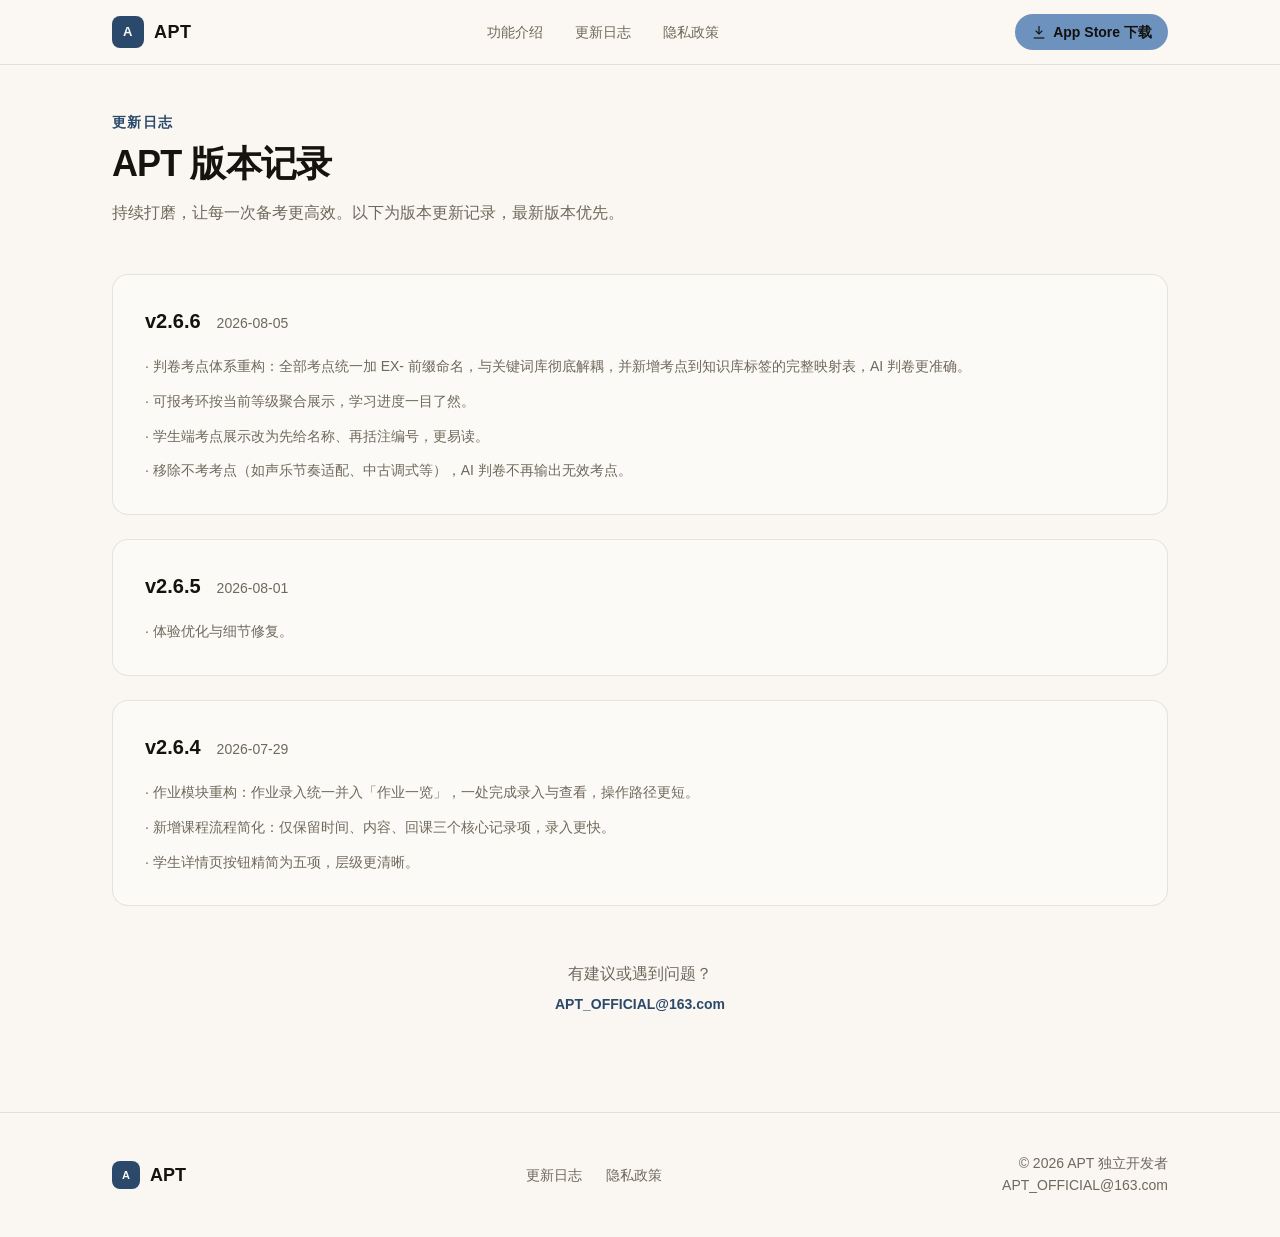
==== changelog.html @ 61ef6a0a "feat: 上线 APT 产品展示官网 v1.0 - 整体替换旧版简单页面为完整产品官网 - 三页：index.html / changelog.html / privacy.html - 真实 Ap" ====
<!DOCTYPE html>
<html lang="zh-CN">
<head>
  <meta charset="UTF-8">
  <meta name="viewport" content="width=device-width, initial-scale=1.0">

  <!-- ============ SEO ============ -->
  <title>更新日志 · APT — 英皇乐理考试学生管理系统</title>
  <meta name="description" content="APT 版本更新记录：了解最新功能、改进与修复。">
  <meta name="robots" content="index, follow">
  <link rel="canonical" href="https://jiushiwoshawn.github.io/changelog.html">

  <!-- ============ Open Graph ============ -->
  <meta property="og:type" content="website">
  <meta property="og:site_name" content="APT">
  <meta property="og:title" content="更新日志 · APT">
  <meta property="og:description" content="APT 版本更新记录。">
  <meta property="og:url" content="https://jiushiwoshawn.github.io/changelog.html">
  <meta property="og:image" content="https://jiushiwoshawn.github.io/assets/og-cover.png">
  <meta property="og:locale" content="zh_CN">

  <meta name="theme-color" content="#13110D">

  <!-- ============ 样式与图标 ============ -->
  <link rel="stylesheet" href="css/tailwind.css">
  <!-- TODO: 替换为真实 favicon -->
  <link rel="icon" type="image/svg+xml" href="assets/favicon.svg">
</head>

<body class="antialiased">

<!-- 顶部滚动进度条 -->
<div class="scroll-progress fixed top-0 left-0 h-[2px] w-0 z-[60] bg-accent" aria-hidden="true"></div>

<!-- ============ 全局导航（子页面默认直接进入滚动态主题色） ============ -->
<header class="site-nav fixed top-0 left-0 right-0 z-50 is-scrolled">
  <nav class="max-w-site mx-auto flex items-center justify-between px-5 sm:px-8 h-16" aria-label="主导航">
    <a href="index.html" class="flex items-center gap-2.5 font-bold text-lg tracking-wide nav-text">
      <span class="w-8 h-8 rounded-lg bg-accent flex items-center justify-center text-[13px] font-bold text-page">A</span>
      APT
    </a>

    <ul class="hidden md:flex items-center gap-8">
      <li><a href="index.html#features" class="nav-link nav-link-hero">功能介绍</a></li>
      <li><a href="changelog.html" class="nav-link nav-link-hero" aria-current="page">更新日志</a></li>
      <li><a href="privacy.html" class="nav-link nav-link-hero">隐私政策</a></li>
    </ul>

    <div class="flex items-center gap-2 sm:gap-3">
      <!-- TODO: 替换 #appstore 为 App Store 真实链接 -->
      <a href="#appstore" class="btn btn-hero-primary h-9 px-3 sm:px-4 text-sm gap-1.5" rel="noopener" aria-label="App Store 下载">
        <svg viewBox="0 0 24 24" fill="none" stroke="currentColor" stroke-width="1.8" class="w-4 h-4" aria-hidden="true"><path d="M12 3v12"/><path d="M7 10l5 5 5-5"/><path d="M4 21h16"/></svg>
        <span class="hidden sm:inline">App Store 下载</span>
      </a>
      <button class="nav-burger md:hidden p-2 nav-text" aria-label="打开菜单" aria-expanded="false">
        <svg viewBox="0 0 24 24" fill="none" stroke="currentColor" stroke-width="1.6" class="w-6 h-6" aria-hidden="true"><path d="M4 7h16"/><path d="M4 12h16"/><path d="M4 17h16"/></svg>
      </button>
    </div>
  </nav>
</header>

<!-- 移动端抽屉 -->
<div class="nav-drawer-mask fixed inset-0 bg-black/50 z-[55] opacity-0 pointer-events-none transition-opacity duration-300" aria-hidden="true"></div>
<div class="nav-drawer fixed top-0 right-0 h-full w-[280px] z-[56] bg-surface shadow-2xl translate-x-full transition-transform duration-300 md:hidden p-6 pt-20">
  <ul class="flex flex-col gap-6">
    <li><a href="index.html#features" class="text-lg font-medium text-ink">功能介绍</a></li>
    <li><a href="changelog.html" class="text-lg font-medium text-ink">更新日志</a></li>
    <li><a href="privacy.html" class="text-lg font-medium text-ink">隐私政策</a></li>
  </ul>
  <!-- TODO: 替换 #appstore 为 App Store 真实链接 -->
  <a href="#appstore" class="btn btn-primary w-full h-11 mt-8" rel="noopener">App Store 下载</a>
</div>

<main class="pt-28 pb-24">
  <div class="max-w-site mx-auto px-5 sm:px-8">

    <!-- 页头 -->
    <header class="reveal max-w-2xl">
      <p class="text-sm font-semibold tracking-widest text-accent">更新日志</p>
      <h1 class="mt-3 text-3xl sm:text-4xl font-bold tracking-tight">APT 版本记录</h1>
      <p class="mt-4 text-muted leading-relaxed">持续打磨，让每一次备考更高效。以下为版本更新记录，最新版本优先。</p>
    </header>

    <!-- ============================================================
         版本记录列表
         ------------------------------------------------------------
         【如何更新本页面】
         每次发布新版本后，在列表最上方（v2.6.6 之前）插入一个新的
         <article> 版本块，复制下方模板并替换内容即可：

         <article class="card reveal p-8">
           <div class="flex flex-wrap items-baseline gap-x-4 gap-y-1">
             <h2 class="text-xl font-bold">v2.6.7</h2>
             <time class="text-sm text-muted">2026-08-20</time>
           </div>
           <ul class="mt-5 space-y-3 text-sm text-muted leading-relaxed">
             <li>· 新增：……</li>
             <li>· 改进：……</li>
             <li>· 修复：……</li>
           </ul>
         </article>
         ============================================================ -->

    <div class="mt-12 space-y-6">

      <!-- v2.6.6 -->
      <article class="card reveal p-8">
        <div class="flex flex-wrap items-baseline gap-x-4 gap-y-1">
          <h2 class="text-xl font-bold">v2.6.6</h2>
          <time class="text-sm text-muted">2026-08-05</time>
        </div>
        <ul class="mt-5 space-y-3 text-sm text-muted leading-relaxed">
          <li>· 判卷考点体系重构：全部考点统一加 EX- 前缀命名，与关键词库彻底解耦，并新增考点到知识库标签的完整映射表，AI 判卷更准确。</li>
          <li>· 可报考环按当前等级聚合展示，学习进度一目了然。</li>
          <li>· 学生端考点展示改为先给名称、再括注编号，更易读。</li>
          <li>· 移除不考考点（如声乐节奏适配、中古调式等），AI 判卷不再输出无效考点。</li>
        </ul>
      </article>

      <!-- v2.6.5 -->
      <article class="card reveal p-8">
        <div class="flex flex-wrap items-baseline gap-x-4 gap-y-1">
          <h2 class="text-xl font-bold">v2.6.5</h2>
          <time class="text-sm text-muted">2026-08-01</time>
        </div>
        <ul class="mt-5 space-y-3 text-sm text-muted leading-relaxed">
          <li>· 体验优化与细节修复。</li>
        </ul>
      </article>

      <!-- v2.6.4 -->
      <article class="card reveal p-8">
        <div class="flex flex-wrap items-baseline gap-x-4 gap-y-1">
          <h2 class="text-xl font-bold">v2.6.4</h2>
          <time class="text-sm text-muted">2026-07-29</time>
        </div>
        <ul class="mt-5 space-y-3 text-sm text-muted leading-relaxed">
          <li>· 作业模块重构：作业录入统一并入「作业一览」，一处完成录入与查看，操作路径更短。</li>
          <li>· 新增课程流程简化：仅保留时间、内容、回课三个核心记录项，录入更快。</li>
          <li>· 学生详情页按钮精简为五项，层级更清晰。</li>
        </ul>
      </article>

      <!-- 早期版本占位（如需补充更早历史，复制上方模板在此追加） -->
      <!-- <article class="card reveal p-8">…更早版本…</article> -->

    </div>

    <!-- 反馈入口 -->
    <div class="reveal mt-14 text-center">
      <p class="text-muted">有建议或遇到问题？</p>
      <a href="mailto:APT_OFFICIAL@163.com" class="mt-2 inline-block text-sm font-semibold text-accent hover:underline">APT_OFFICIAL@163.com</a>
    </div>

  </div>
</main>

<!-- ============ 页脚 ============ -->
<footer class="border-t border-line py-10">
  <div class="max-w-site mx-auto px-5 sm:px-8 flex flex-col sm:flex-row items-center justify-between gap-5">
    <div class="flex items-center gap-2.5 font-bold text-lg">
      <span class="w-7 h-7 rounded-lg bg-accent flex items-center justify-center text-[11px] font-bold text-page">A</span>
      APT
    </div>
    <ul class="flex items-center gap-6 text-sm">
      <li><a href="changelog.html" class="nav-link">更新日志</a></li>
      <li><a href="privacy.html" class="nav-link">隐私政策</a></li>
    </ul>
    <div class="text-center sm:text-right">
      <p class="text-sm text-muted">© <span data-year>2026</span> APT 独立开发者</p>
      <a href="mailto:APT_OFFICIAL@163.com" class="text-sm text-muted hover:text-accent transition-colors">APT_OFFICIAL@163.com</a>
    </div>
  </div>
</footer>

<script src="js/main.js"></script>
</body>
</html>
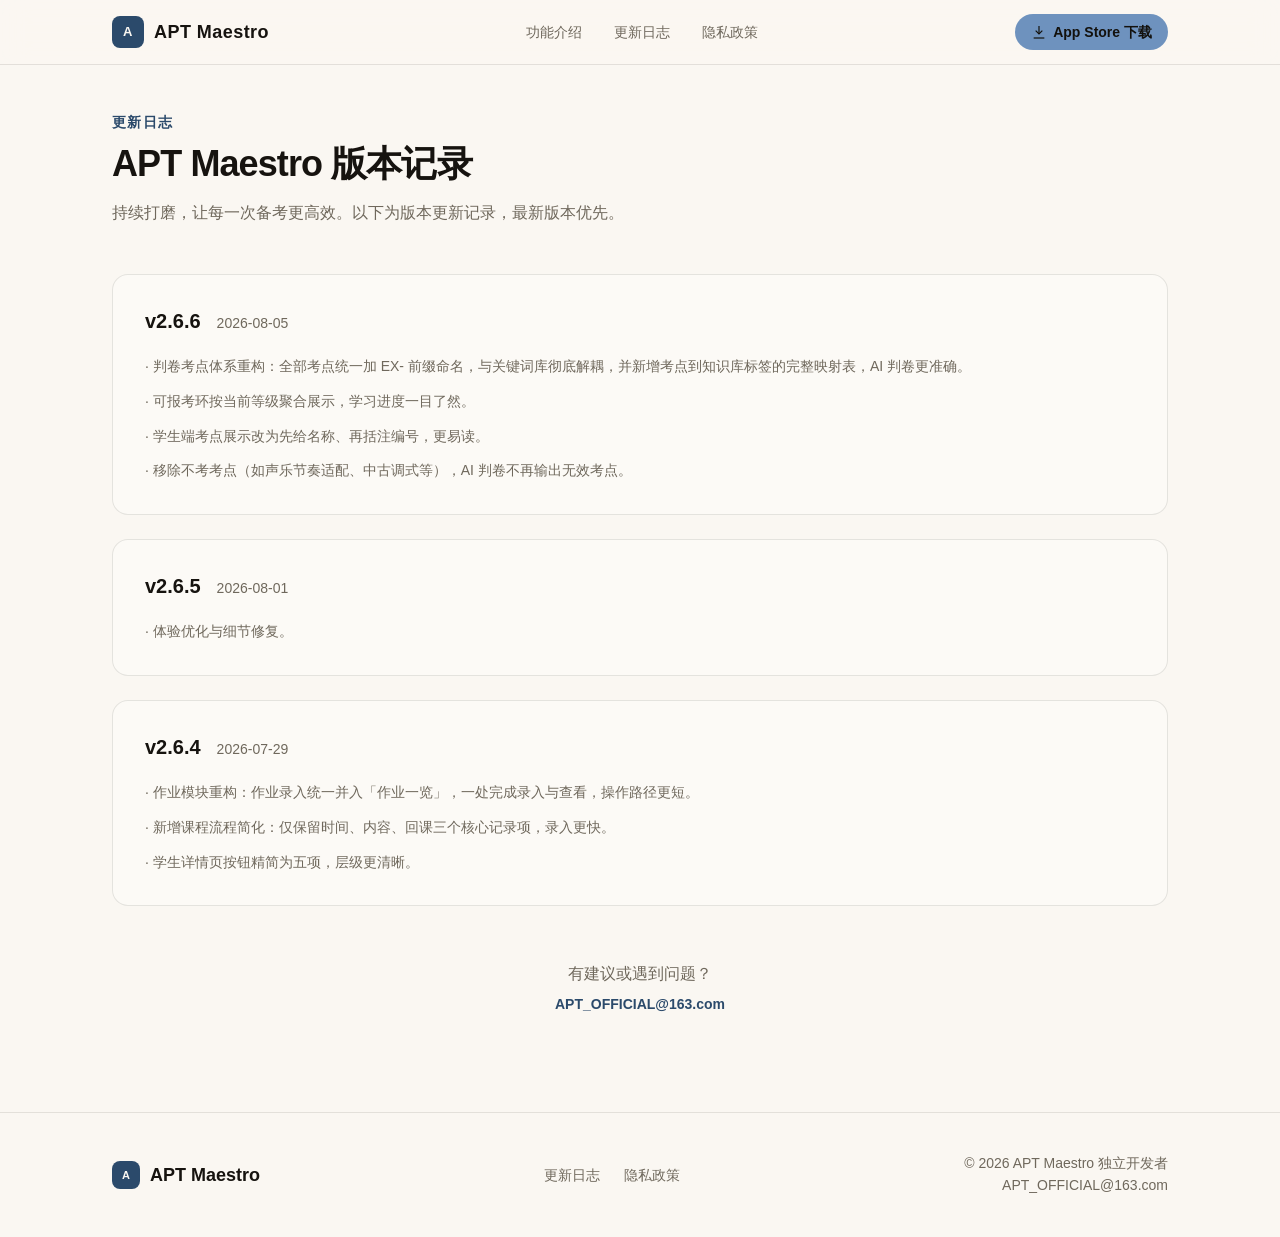
==== commit 2809d702: "品牌名统一为 APT Maestro（上架商店名）" ====
--- a/changelog.html
+++ b/changelog.html
@@ -5,16 +5,16 @@
   <meta name="viewport" content="width=device-width, initial-scale=1.0">
 
   <!-- ============ SEO ============ -->
-  <title>更新日志 · APT — 英皇乐理考试学生管理系统</title>
-  <meta name="description" content="APT 版本更新记录：了解最新功能、改进与修复。">
+  <title>更新日志 · APT Maestro — 英皇乐理考试学生管理系统</title>
+  <meta name="description" content="APT Maestro 版本更新记录：了解最新功能、改进与修复。">
   <meta name="robots" content="index, follow">
   <link rel="canonical" href="https://jiushiwoshawn.github.io/changelog.html">
 
   <!-- ============ Open Graph ============ -->
   <meta property="og:type" content="website">
-  <meta property="og:site_name" content="APT">
-  <meta property="og:title" content="更新日志 · APT">
-  <meta property="og:description" content="APT 版本更新记录。">
+  <meta property="og:site_name" content="APT Maestro">
+  <meta property="og:title" content="更新日志 · APT Maestro">
+  <meta property="og:description" content="APT Maestro 版本更新记录。">
   <meta property="og:url" content="https://jiushiwoshawn.github.io/changelog.html">
   <meta property="og:image" content="https://jiushiwoshawn.github.io/assets/og-cover.png">
   <meta property="og:locale" content="zh_CN">
@@ -23,8 +23,10 @@
 
   <!-- ============ 样式与图标 ============ -->
   <link rel="stylesheet" href="css/tailwind.css">
-  <!-- TODO: 替换为真实 favicon -->
+  <!-- Favicon：SVG 自适应深浅模式，ICO/PNG 作为回退 -->
   <link rel="icon" type="image/svg+xml" href="assets/favicon.svg">
+  <link rel="alternate icon" type="image/x-icon" href="assets/favicon.ico">
+  <link rel="apple-touch-icon" href="assets/apple-touch-icon.png">
 </head>
 
 <body class="antialiased">
@@ -37,7 +39,7 @@
   <nav class="max-w-site mx-auto flex items-center justify-between px-5 sm:px-8 h-16" aria-label="主导航">
     <a href="index.html" class="flex items-center gap-2.5 font-bold text-lg tracking-wide nav-text">
       <span class="w-8 h-8 rounded-lg bg-accent flex items-center justify-center text-[13px] font-bold text-page">A</span>
-      APT
+      APT Maestro
     </a>
 
     <ul class="hidden md:flex items-center gap-8">
@@ -77,7 +79,7 @@
     <!-- 页头 -->
     <header class="reveal max-w-2xl">
       <p class="text-sm font-semibold tracking-widest text-accent">更新日志</p>
-      <h1 class="mt-3 text-3xl sm:text-4xl font-bold tracking-tight">APT 版本记录</h1>
+      <h1 class="mt-3 text-3xl sm:text-4xl font-bold tracking-tight">APT Maestro 版本记录</h1>
       <p class="mt-4 text-muted leading-relaxed">持续打磨，让每一次备考更高效。以下为版本更新记录，最新版本优先。</p>
     </header>
 
@@ -160,19 +162,24 @@
   <div class="max-w-site mx-auto px-5 sm:px-8 flex flex-col sm:flex-row items-center justify-between gap-5">
     <div class="flex items-center gap-2.5 font-bold text-lg">
       <span class="w-7 h-7 rounded-lg bg-accent flex items-center justify-center text-[11px] font-bold text-page">A</span>
-      APT
+      APT Maestro
     </div>
     <ul class="flex items-center gap-6 text-sm">
       <li><a href="changelog.html" class="nav-link">更新日志</a></li>
       <li><a href="privacy.html" class="nav-link">隐私政策</a></li>
     </ul>
     <div class="text-center sm:text-right">
-      <p class="text-sm text-muted">© <span data-year>2026</span> APT 独立开发者</p>
+      <p class="text-sm text-muted">© <span data-year>2026</span> APT Maestro 独立开发者</p>
       <a href="mailto:APT_OFFICIAL@163.com" class="text-sm text-muted hover:text-accent transition-colors">APT_OFFICIAL@163.com</a>
     </div>
   </div>
 </footer>
 
+<!-- 回到顶部按钮 -->
+<button class="scroll-top" aria-label="回到顶部" type="button">
+  <svg viewBox="0 0 24 24" fill="none" stroke="currentColor" stroke-width="2" class="w-5 h-5" aria-hidden="true"><path d="M12 19V5"/><path d="M5 12l7-7 7 7"/></svg>
+</button>
+
 <script src="js/main.js"></script>
 </body>
 </html>
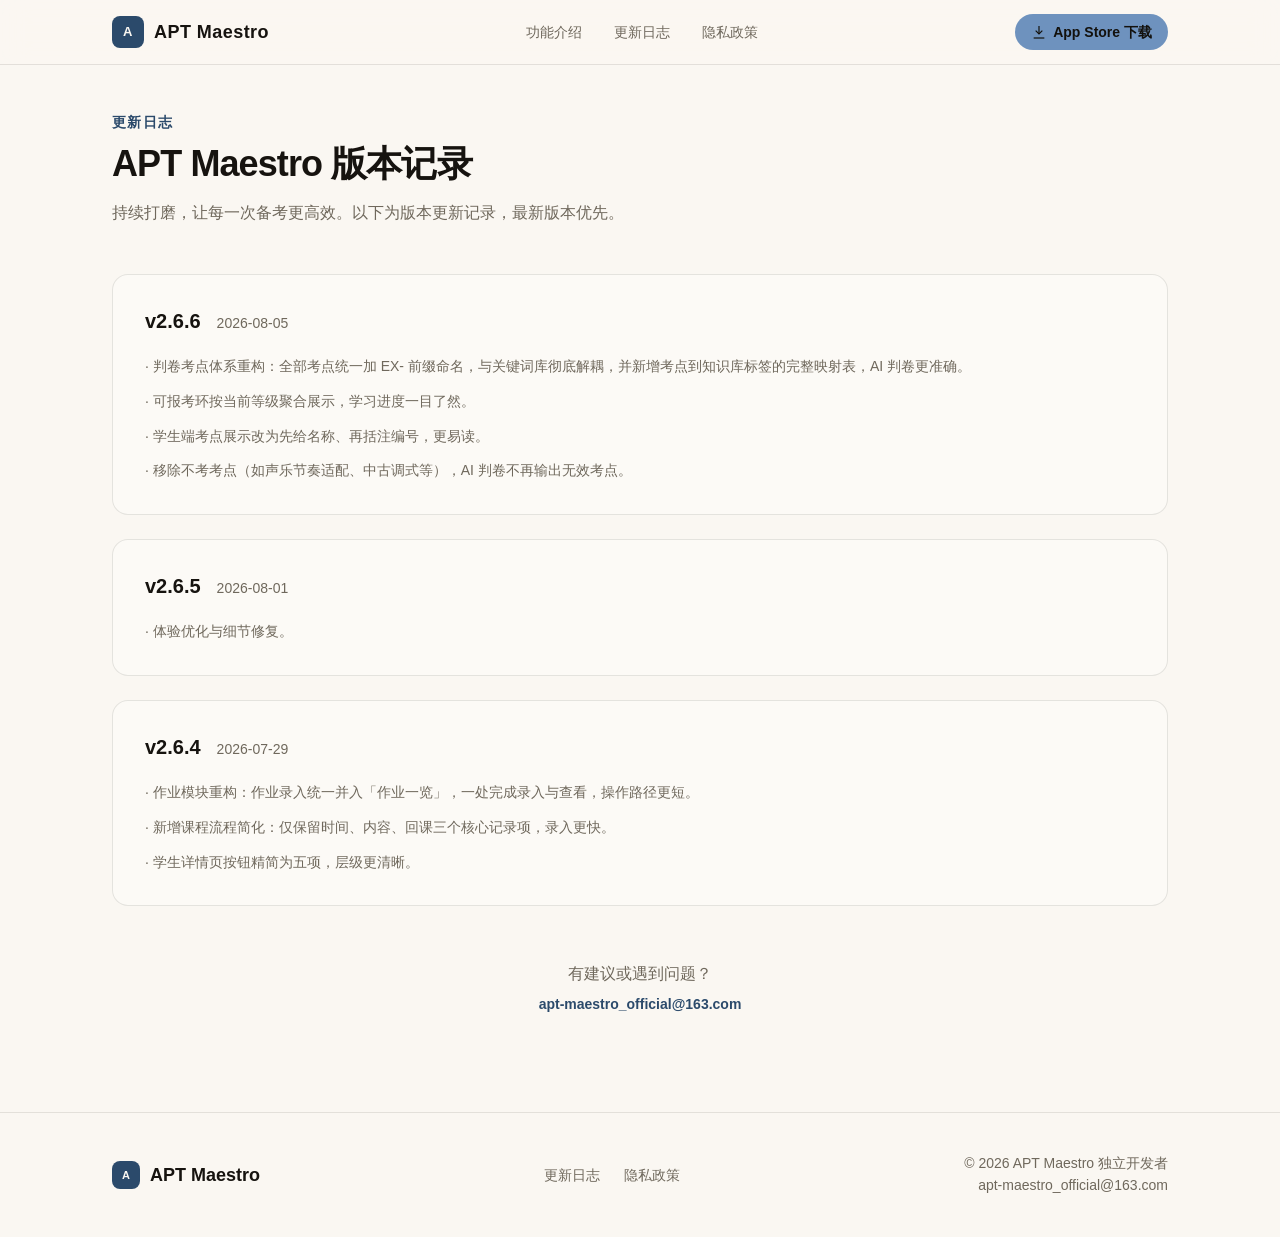
==== commit d1528450: "联系邮箱更新为 apt-maestro_official@163.com" ====
--- a/changelog.html
+++ b/changelog.html
@@ -151,7 +151,7 @@
     <!-- 反馈入口 -->
     <div class="reveal mt-14 text-center">
       <p class="text-muted">有建议或遇到问题？</p>
-      <a href="mailto:APT_OFFICIAL@163.com" class="mt-2 inline-block text-sm font-semibold text-accent hover:underline">APT_OFFICIAL@163.com</a>
+      <a href="mailto:apt-maestro_official@163.com" class="mt-2 inline-block text-sm font-semibold text-accent hover:underline">apt-maestro_official@163.com</a>
     </div>
 
   </div>
@@ -170,7 +170,7 @@
     </ul>
     <div class="text-center sm:text-right">
       <p class="text-sm text-muted">© <span data-year>2026</span> APT Maestro 独立开发者</p>
-      <a href="mailto:APT_OFFICIAL@163.com" class="text-sm text-muted hover:text-accent transition-colors">APT_OFFICIAL@163.com</a>
+      <a href="mailto:apt-maestro_official@163.com" class="text-sm text-muted hover:text-accent transition-colors">apt-maestro_official@163.com</a>
     </div>
   </div>
 </footer>
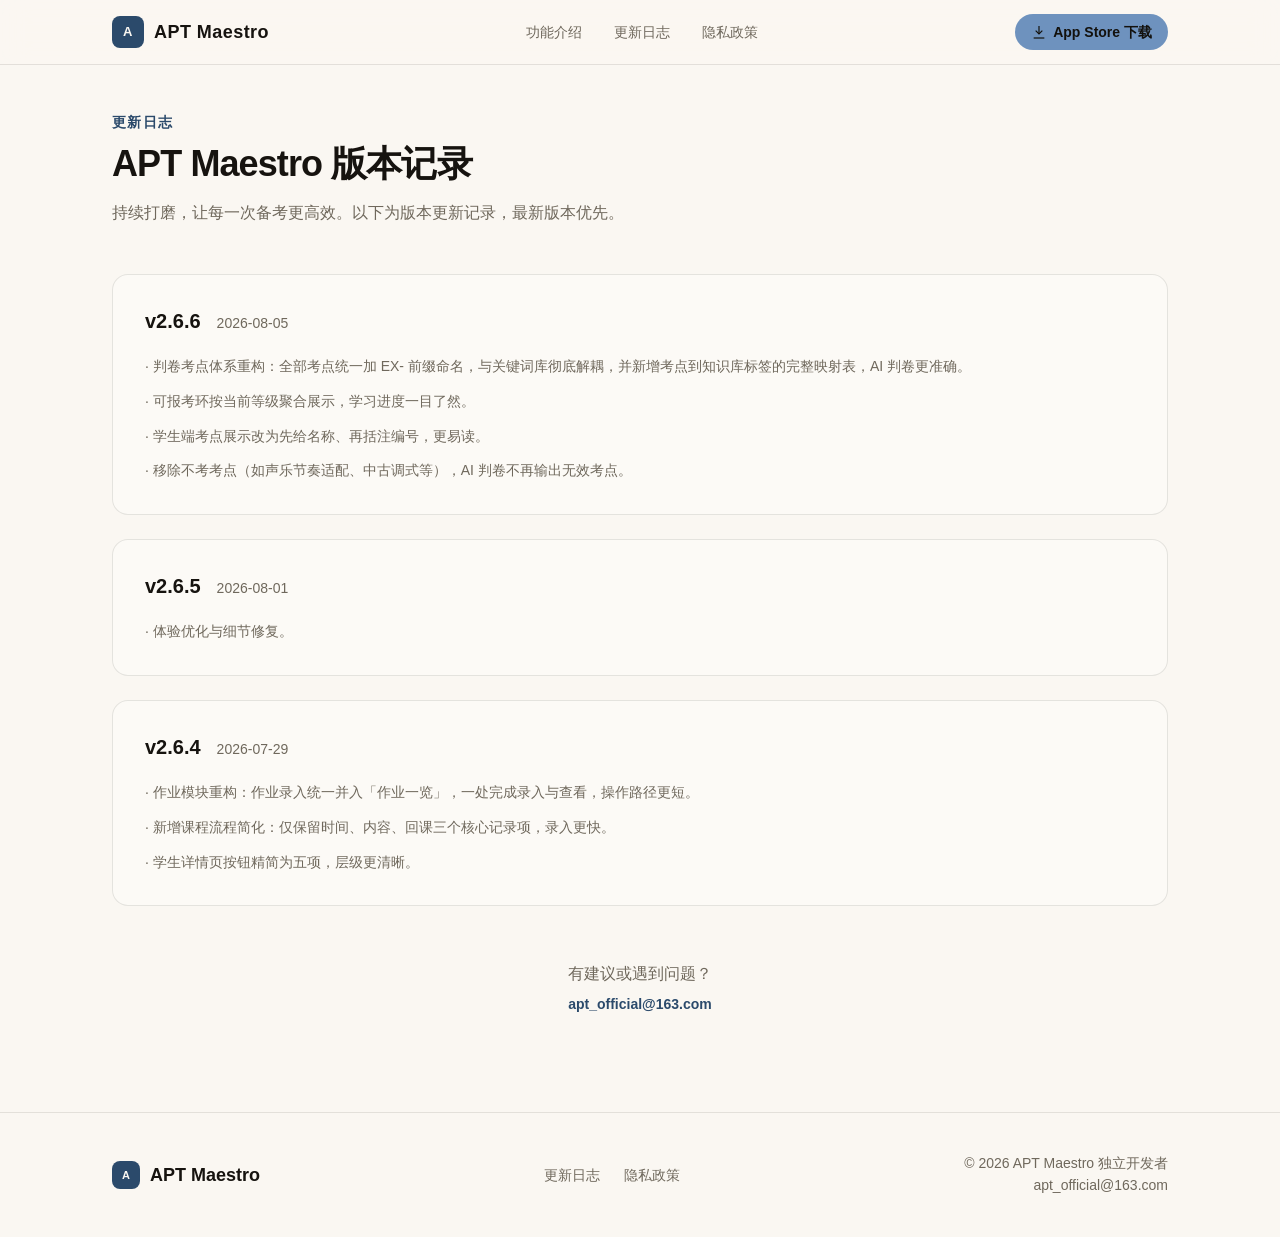
==== commit 87841531: "chore: 统一更新联系邮箱为 apt_official@163.com" ====
--- a/changelog.html
+++ b/changelog.html
@@ -151,7 +151,7 @@
     <!-- 反馈入口 -->
     <div class="reveal mt-14 text-center">
       <p class="text-muted">有建议或遇到问题？</p>
-      <a href="mailto:apt-maestro_official@163.com" class="mt-2 inline-block text-sm font-semibold text-accent hover:underline">apt-maestro_official@163.com</a>
+      <a href="mailto:apt_official@163.com" class="mt-2 inline-block text-sm font-semibold text-accent hover:underline">apt_official@163.com</a>
     </div>
 
   </div>
@@ -170,7 +170,7 @@
     </ul>
     <div class="text-center sm:text-right">
       <p class="text-sm text-muted">© <span data-year>2026</span> APT Maestro 独立开发者</p>
-      <a href="mailto:apt-maestro_official@163.com" class="text-sm text-muted hover:text-accent transition-colors">apt-maestro_official@163.com</a>
+      <a href="mailto:apt_official@163.com" class="text-sm text-muted hover:text-accent transition-colors">apt_official@163.com</a>
     </div>
   </div>
 </footer>
